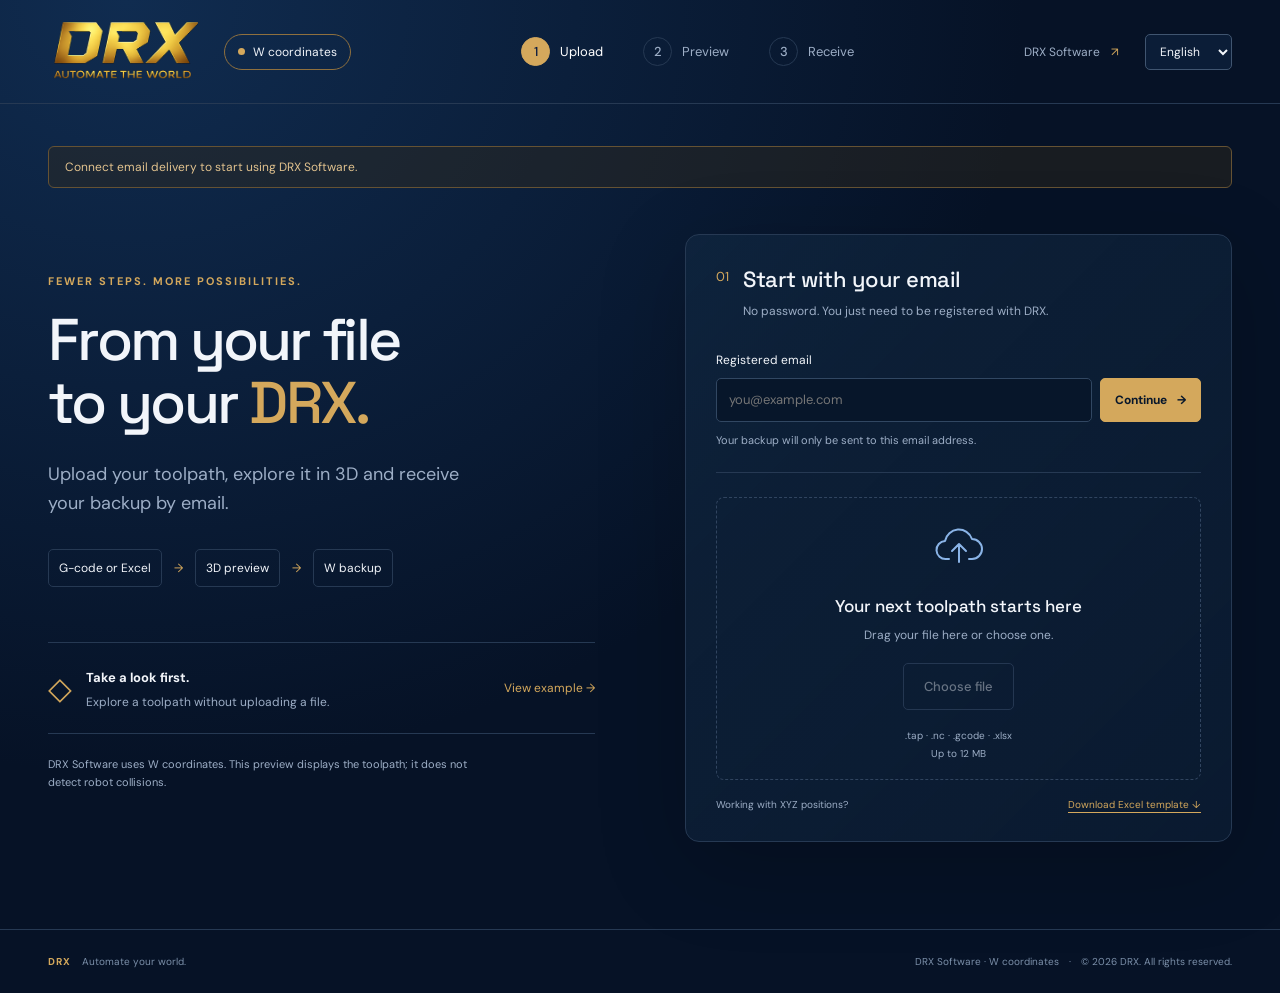
==== software/index.html @ cba2afe6 "Publish DRX Software with online file preview" ====
<!doctype html>
<html lang="en">
<head>
  <meta charset="utf-8"><meta name="viewport" content="width=device-width,initial-scale=1">
  <title>DRX Software · From file to robot</title>
  <meta name="description" content="Upload G-code or Excel, preview its toolpath and request your DRX W backup.">
  <link rel="icon" href="assets/DRX_favicon_x.png"><link rel="stylesheet" href="style.css">
  <script src="config.js" defer></script><script src="i18n.js" defer></script><script src="app.js" defer></script>
</head>
<body>
  <header class="topbar">
    <a class="brand" href="../" aria-label="DRX Software home"><img src="assets/drx-logo.png" alt="DRX logo"></a>
    <span class="profile"><span class="status-dot"></span>W coordinates</span>
    <nav aria-label="Steps"><ol class="steps"><li class="active" id="step1"><b>1</b><span>Upload</span></li><li id="step2"><b>2</b><span>Preview</span></li><li id="step3"><b>3</b><span>Receive</span></li></ol></nav>
    <a class="back-link" href="./">DRX Software <span aria-hidden="true">↗</span></a>
    <label class="language-control" data-no-translate><span class="sr-only">Language / Idioma</span><select id="language" aria-label="Language / Idioma"><option value="en">English</option><option value="es">Español</option></select></label>
  </header>
  <main>
    <div class="environment" id="environment" hidden><span id="environment-message">Connect email delivery to start using DRX Software.</span> </div>
    <div role="alert" id="error" class="error" hidden></div>
    <section id="start" class="start">
      <div class="intro"><p class="eyebrow">FEWER STEPS. MORE POSSIBILITIES.</p><h1>From your file<br>to your <span>DRX.</span></h1><p class="lead">Upload your toolpath, explore it in 3D and receive your backup by email.</p><div class="flow"><span>G-code or Excel</span><i>→</i><span>3D preview</span><i>→</i><span>W backup</span></div>
        <div class="example-card"><span class="mini-icon" aria-hidden="true">◇</span><div><strong>Take a look first.</strong><p>Explore a toolpath without uploading a file.</p></div><button id="example" class="text-button">View example <span aria-hidden="true">→</span></button></div>
        <p class="subtle intro-note">DRX Software uses W coordinates. This preview displays the toolpath; it does not detect robot collisions.</p>
      </div>
      <div class="upload-panel">
        <div class="panel-heading"><span class="number">01</span><div><h2>Start with your email</h2><p>No password. You just need to be registered with DRX.</p></div></div>
        <form id="email-form" novalidate><label for="email">Registered email</label><div class="email-row"><input type="email" id="email" autocomplete="email" placeholder="you@example.com" required maxlength="254"><button type="submit" id="verify" class="button small">Continue <span aria-hidden="true">→</span></button></div><p id="email-status" class="field-note" aria-live="polite">Your backup will only be sent to this email address.</p></form>
        <div class="separator"></div>
        <div id="dropzone" class="dropzone locked"><svg aria-hidden="true" viewBox="0 0 48 48" fill="none"><path d="M14 34H11a9 9 0 0 1-1-18 14 14 0 0 1 27-2 10 10 0 0 1 0 20h-3M24 37V19m-7 7 7-7 7 7" stroke="currentColor" stroke-width="2" stroke-linecap="round" stroke-linejoin="round"/></svg><h3>Your next toolpath starts here</h3><p>Drag your file here or choose one.</p><button id="choose" class="button outline" disabled>Choose file</button><input type="file" id="file" accept=".tap,.nc,.gcode,.xlsx" hidden><p class="formats">.tap · .nc · .gcode · .xlsx<br>Up to 12 MB</p></div>
        <div class="template-line"><span>Working with XYZ positions?</span><a href="examples/drx-positions-template.xlsx" download>Download Excel template ↓</a></div>
      </div>
    </section>
    <section id="review" class="review" hidden>
      <div class="review-heading"><div><p class="eyebrow" id="preview-type">TOOLPATH PREVIEW</p><h1>See it from another angle.</h1><p id="filename" class="subtle"></p></div><button id="change-file" class="button outline">Change file</button></div>
      <div class="workspace"><div class="visual-column"><div class="viewport"><div class="view-toolbar"><span class="view-badge">XYZ <span>· mm</span></span><div><button id="top-view" class="view-button">Top</button><button id="free-view" class="view-button selected">Orbit</button><button id="fit-view" class="view-button" aria-label="Fit toolpath to view">⛶</button></div></div><canvas id="canvas" tabindex="0" aria-label="3D toolpath preview. Drag to rotate and scroll to zoom. Use arrow keys to rotate, plus and minus to zoom."></canvas><span class="canvas-hint">Drag to rotate · Scroll to zoom</span></div>
        <div class="playback"><button id="play" class="play-button" aria-label="Play toolpath">▶</button><input id="timeline" type="range" min="1" max="100" value="100" aria-label="Toolpath position"><span id="point-label">0 / 0</span><div class="speed-control"><button id="speed-toggle" class="speed-toggle" type="button" aria-label="Preview playback speed" aria-haspopup="listbox" aria-expanded="false" aria-controls="speed-menu"><span id="speed-label">1×</span><svg viewBox="0 0 16 16" width="14" height="14" aria-hidden="true"><path d="m4 6 4 4 4-4" fill="none" stroke="currentColor" stroke-width="1.5" stroke-linecap="round" stroke-linejoin="round"/></svg></button><div id="speed-menu" class="speed-menu" role="listbox" aria-label="Speed options" hidden><button type="button" role="option" data-speed="0.1" aria-selected="false" tabindex="-1"><span>0.1×</span><small>Fine review</small></button><button type="button" role="option" data-speed="0.25" aria-selected="false" tabindex="-1"><span>0.25×</span><small>Slow</small></button><button type="button" role="option" data-speed="0.5" aria-selected="false" tabindex="-1"><span>0.5×</span><small>Half speed</small></button><button type="button" role="option" data-speed="1" aria-selected="true" tabindex="-1"><span>1×</span><small>Normal</small></button><button type="button" role="option" data-speed="2" aria-selected="false" tabindex="-1"><span>2×</span><small>Fast</small></button><button type="button" role="option" data-speed="4" aria-selected="false" tabindex="-1"><span>4×</span><small>Faster</small></button><button type="button" role="option" data-speed="10" aria-selected="false" tabindex="-1"><span>10×</span><small>Quick scan</small></button><button type="button" role="option" data-speed="20" aria-selected="false" tabindex="-1"><span>20×</span><small>Maximum</small></button></div><select id="play-speed" hidden aria-hidden="true" tabindex="-1"><option value="0.1">0.1×</option><option value="0.25">0.25×</option><option value="0.5">0.5×</option><option value="1" selected>1×</option><option value="2">2×</option><option value="4">4×</option><option value="10">10×</option><option value="20">20×</option></select></div></div>
        <div class="legend"><span><i class="gold-line"></i>Working toolpath</span><span><i class="blue-line"></i>G0 travel</span><span><i class="base-circle"></i>Base Ø 500 mm</span><span><i class="reach-circle"></i>Reach R 1,900 mm · 310° rotation · rear opening (−X)</span></div>
      </div>
      <aside class="summary"><p class="eyebrow">YOUR FILE AT A GLANCE</p><h2>Toolpath summary</h2><div class="metric"><span>XYZ positions</span><strong id="count">—</strong></div><div class="metric"><span>Expected backups</span><strong id="part-count">—</strong></div><div class="dimensions" id="bounds"></div><div class="profile-card"><span class="status-dot"></span><div><strong>DRX W profile</strong><p>Reference orientation and speed are preset.</p></div></div>
        <details class="checks"><summary>Conversion conditions</summary><ul id="warnings"></ul></details><p class="error inline" id="export-issue" hidden></p>
        <label class="consent"><input type="checkbox" id="reviewed"><span>I reviewed the toolpath and the W profile conditions.</span></label><button id="submit-job" class="button wide" disabled>Generate and email my backup <span aria-hidden="true">→</span></button><p class="delivery-note" id="delivery-note">DRX processes your file. We will confirm here once the email has been sent.</p><p class="job-status" id="job-status" role="status" aria-live="polite"></p>
      </aside></div>
    </section>
  </main>
  <footer><span><strong>DRX</strong> Automate your world.</span><span>DRX Software · W coordinates <i>·</i> © 2026 DRX. All rights reserved.</span></footer>
</body>
</html>
---- software/style.css ----
@import url('https://fonts.googleapis.com/css2?family=DM+Sans:wght@400;500;600;700&family=Space+Grotesk:wght@400;500;600;700&display=swap');
:root{color-scheme:dark;--navy:#081a40;--bg:#061226;--panel:#0b1d37;--gold:#d4a85c;--muted:#9daec6;--white:#f2f5fa;--line:#263953;--green:#81d6b2;font-family:'DM Sans',system-ui,sans-serif;color:var(--white);background:var(--bg)}*{box-sizing:border-box}body{margin:0;background:radial-gradient(ellipse at 10% 0%,#102c50 0,transparent 55%),var(--bg);min-height:100vh}button,input,select{font:inherit}button,a,input,select{ -webkit-tap-highlight-color:transparent}button,a{touch-action:manipulation}button{cursor:pointer}button:disabled{opacity:.4;cursor:not-allowed}a{color:var(--gold);text-underline-offset:4px}button:focus-visible,a:focus-visible,input:focus-visible,select:focus-visible,canvas:focus-visible,summary:focus-visible{outline:2px solid var(--gold);outline-offset:4px}[hidden]{display:none!important}.topbar{max-width:1500px;margin:auto;display:flex;align-items:center;gap:26px;height:104px;padding:0 48px;border-bottom:1px solid var(--line)}.brand{font-family:'Space Grotesk',sans-serif;font-size:38px;letter-spacing:-3px;color:white;text-decoration:none;font-weight:700;line-height:1}.brand span{display:block;font:500 9px 'DM Sans',sans-serif;letter-spacing:3px;margin-top:6px}.profile{border:1px solid #8f703e;border-radius:22px;padding:9px 13px;font-size:12px;display:flex;gap:8px;align-items:center;white-space:nowrap}.status-dot{width:7px;height:7px;border-radius:50%;background:var(--gold);display:inline-block;flex:none}.topbar nav{margin:auto}.steps{display:flex;gap:40px;list-style:none;padding:0;margin:0;color:var(--muted);font-size:13px}.steps li{display:flex;align-items:center;gap:10px}.steps b{display:grid;place-items:center;border:1px solid var(--line);border-radius:50%;width:29px;height:29px;font-weight:500}.steps .active{color:white}.steps .active b{background:var(--gold);color:var(--navy);border-color:var(--gold)}.steps .done b{border-color:var(--green);color:var(--green)}.back-link{font-size:12px;color:var(--muted);text-decoration:none}.back-link span{color:var(--gold);margin-left:8px}main{max-width:1450px;min-height:calc(100vh - 183px);margin:auto;padding:42px 48px 66px}.start{display:grid;grid-template-columns:1fr 1fr;gap:90px;align-items:center;min-height:650px}.eyebrow{color:var(--gold);letter-spacing:2px;font-size:11px;font-weight:700;margin:0 0 20px}h1,h2,h3{font-family:'Space Grotesk',sans-serif;margin:0;font-weight:500}h1{font-size:clamp(40px,4.6vw,68px);line-height:1.08;letter-spacing:-2.7px}h1 span{color:var(--gold)}.lead{font-size:18px;line-height:1.65;color:var(--muted);max-width:415px;margin:25px 0}.flow{display:flex;align-items:center;gap:12px;font-size:12px;margin:30px 0 55px}.flow span{border:1px solid var(--line);padding:10px;border-radius:5px}.flow i{color:var(--gold);font-style:normal}.example-card{display:flex;gap:14px;align-items:center;border-top:1px solid var(--line);border-bottom:1px solid var(--line);padding:23px 0}.mini-icon{font-size:31px;color:var(--gold)}.example-card strong{font-size:13px}.example-card p{font-size:12px;color:var(--muted);margin:7px 0 0}.text-button{color:var(--gold);background:none;border:0;padding:12px 0;white-space:nowrap;font-size:12px;margin-left:auto}.subtle{color:var(--muted);font-size:13px;line-height:1.6}.intro-note{max-width:425px;font-size:11px;margin-top:22px}.upload-panel{border:1px solid var(--line);padding:30px;background:linear-gradient(135deg,#11294399,#0a1a30);border-radius:14px;box-shadow:0 24px 90px #0003}.panel-heading{display:flex;gap:14px;margin-bottom:28px}.number{color:var(--gold);font-size:13px;padding-top:3px}.panel-heading h2{font-size:22px;letter-spacing:-.5px}.panel-heading p{font-size:12px;line-height:1.5;color:var(--muted);margin:9px 0 0}label{font-size:12px}.email-row{display:flex;gap:8px;margin-top:9px}input[type=email]{width:100%;min-width:0;background:#07162a;border:1px solid #314762;border-radius:5px;padding:12px;color:white;font-size:13px}.button{display:inline-flex;justify-content:center;align-items:center;gap:10px;background:var(--gold);color:#08172b;border:1px solid var(--gold);border-radius:5px;font-size:13px;font-weight:700;padding:14px 20px;min-height:44px;text-decoration:none}.button.small{padding:10px 14px;font-size:12px;white-space:nowrap}.button.outline{background:transparent;color:var(--white);border-color:#4b6080;font-weight:500}.field-note{font-size:11px;color:var(--muted);line-height:1.5;min-height:16px;margin:10px 0 0}.field-note.success{color:var(--green)}.separator{height:1px;background:var(--line);margin:24px 0}.dropzone{text-align:center;border:1px dashed #4b6383;border-radius:8px;padding:27px 12px 16px;transition:background .2s,border .2s}.dropzone.dragging{border-color:var(--gold);background:#d4a85c12}.dropzone.locked{border-color:#30445f}.dropzone svg{width:48px;height:48px;color:#8ab4e7;margin:0 auto 17px}.dropzone h3{font-size:17px}.dropzone p{font-size:12px;color:var(--muted);margin:10px 0 20px}.dropzone .formats{font-size:10px;margin:17px 0 0;line-height:1.8}.template-line{display:flex;justify-content:space-between;gap:12px;flex-wrap:wrap;font-size:10px;color:var(--muted);margin-top:18px}.environment{padding:12px 16px;border:1px solid #655233;border-radius:6px;color:#e1c28e;background:#312a1d70;font-size:12px;margin-bottom:25px}.error{padding:14px 17px;border:1px solid #974e53;background:#52232c70;border-radius:6px;color:#ffc6c7;line-height:1.6;font-size:13px;margin-bottom:22px}.error.inline{font-size:12px;padding:12px}.review-heading{display:flex;align-items:center;justify-content:space-between;gap:20px;margin:10px 0 26px}.review-heading h1{font-size:36px;letter-spacing:-1.3px}.review-heading .eyebrow{margin-bottom:12px}.review-heading p:last-child{margin:10px 0 0}.workspace{display:grid;grid-template-columns:minmax(0,1fr) 310px;gap:24px;align-items:start}.viewport{position:relative;border:1px solid var(--line);border-radius:10px;overflow:hidden;background:radial-gradient(ellipse at 50% 30%,#173450,#071326 80%);height:530px}.view-toolbar{position:absolute;top:16px;left:16px;right:16px;display:flex;justify-content:space-between;z-index:1;pointer-events:none}.view-toolbar>div{display:flex;gap:5px;pointer-events:auto}.view-badge{font-size:11px;color:var(--gold);padding:9px}.view-badge span{color:var(--muted)}.view-button{background:#0a1d35d9;border:1px solid #334b67;border-radius:5px;color:var(--muted);font-size:11px;padding:8px 11px}.view-button.selected{color:white;border-color:#9a7d49}canvas{width:100%;height:100%;display:block;cursor:grab;touch-action:none}canvas:active{cursor:grabbing}.canvas-hint{position:absolute;bottom:17px;left:20px;pointer-events:none;color:#7188a4;font-size:10px}.playback{display:flex;align-items:center;gap:16px;border:1px solid var(--line);border-radius:7px;background:#0b1d34;padding:12px;margin-top:12px}.play-button{height:37px;width:43px;flex:none;background:#162d49;border:1px solid #364f70;border-radius:5px;color:white}.playback input{accent-color:var(--gold);width:100%;min-width:30px}.playback span{font-size:11px;white-space:nowrap;color:var(--muted);min-width:86px;text-align:center}.playback select{background:transparent;border:0;color:white;font-size:12px}.legend{display:flex;gap:20px;margin:16px 0;flex-wrap:wrap;font-size:10px;color:var(--muted)}.legend span{display:flex;align-items:center;gap:7px}.legend i{width:17px;height:2px;display:inline-block}.gold-line{background:var(--gold)}.blue-line{background:#6c8bb4}.legend span:last-child{margin-left:auto;color:#637a97}.summary{border:1px solid var(--line);border-radius:10px;padding:23px;background:#0b1d34}.summary .eyebrow{font-size:9px;letter-spacing:1.6px;margin-bottom:10px}.summary h2{font-size:21px;margin-bottom:22px}.metric{display:flex;justify-content:space-between;align-items:center;padding:13px 0;border-bottom:1px solid var(--line);font-size:12px;color:var(--muted)}.metric strong{color:white;font-family:'Space Grotesk',sans-serif;font-size:22px;font-weight:500}.dimensions{display:flex;gap:6px;margin:18px 0}.dimensions div{padding:9px 6px;background:#07162a;border-radius:4px;flex:1;min-width:0}.dimensions small{display:block;font-size:10px;color:var(--gold);margin-bottom:5px}.dimensions span{font-size:10px;white-space:nowrap;color:#c5d1e0}.profile-card{border:1px solid #4f4939;background:#302a1e40;border-radius:5px;padding:12px;display:flex;gap:10px;align-items:flex-start;margin-bottom:18px}.profile-card .status-dot{margin-top:4px}.profile-card strong{font-size:12px}.profile-card p{font-size:10px;color:var(--muted);line-height:1.6;margin:5px 0 0}.checks{font-size:12px;border-bottom:1px solid var(--line);padding-bottom:15px;margin-bottom:16px}.checks summary{cursor:pointer;color:#d6dfeb}.checks ul{padding-left:16px;margin-bottom:0}.checks li{color:var(--muted);font-size:10px;line-height:1.7;margin:9px 0}.consent{display:flex;gap:8px;align-items:flex-start;font-size:10px;line-height:1.6;color:var(--muted);margin:15px 0}.consent input{margin:3px 0;accent-color:var(--gold)}.wide{width:100%;font-size:11px;padding:13px 8px}.delivery-note{font-size:10px;line-height:1.7;color:var(--muted);text-align:center}.job-status{font-size:12px;line-height:1.6;color:var(--green)}footer{border-top:1px solid var(--line);display:flex;justify-content:space-between;gap:20px;padding:25px 48px;max-width:1500px;margin:auto;color:#7c90aa;font-size:10px}footer strong{color:var(--gold);letter-spacing:1px;margin-right:8px}footer i{font-style:normal;padding:0 7px}@media(min-width:1500px){.viewport{height:610px}}@media(max-width:1100px){.start{gap:35px}.topbar{gap:20px}.steps{gap:20px}.back-link{display:none}.workspace{grid-template-columns:minmax(0,1fr) 285px}.viewport{height:450px}main{padding:30px}.topbar{padding:0 30px}.upload-panel{padding:24px}.example-card{flex-wrap:wrap}.flow{gap:8px;font-size:10px}}@media(max-width:760px){.topbar{height:88px;padding:0 20px;gap:12px;flex-wrap:wrap;align-content:center}.brand{font-size:29px}.brand span{font-size:7px}.profile{font-size:10px;padding:7px 9px}.steps{gap:16px;font-size:11px}.steps b{width:23px;height:23px}.steps li{gap:6px}.topbar nav{margin-left:auto;margin-right:0}.steps span{display:none}main{padding:25px 20px 40px}.start{grid-template-columns:1fr;gap:28px;min-height:0}.intro{padding-top:15px}h1{font-size:45px;letter-spacing:-1.8px}.lead{font-size:16px;max-width:360px;margin-top:20px}.flow{margin:25px 0}.example-card{padding:18px 0}.intro-note{margin:15px 0 0}.upload-panel{padding:22px}.workspace{grid-template-columns:1fr}.viewport{height:400px}.review-heading{align-items:flex-start}.review-heading h1{font-size:29px}.review-heading .button{font-size:10px;padding:9px}.review-heading .eyebrow{font-size:9px}.summary{padding:24px}.playback{gap:8px}.playback span{font-size:10px;min-width:72px}.legend{gap:12px}.legend span:last-child{display:none}footer{padding:22px 20px;flex-direction:column;gap:10px}.environment{font-size:11px}.panel-heading h2{font-size:20px}}@media(prefers-reduced-motion:reduce){*{scroll-behavior:auto!important;transition:none!important}}
.legend .base-circle,.legend .reach-circle{width:12px;height:12px;border:1.5px solid #75baff;border-radius:50%;background:#378bdf35}.legend .reach-circle{border-style:dashed;background:transparent}.legend span:last-child{margin-left:0;color:var(--muted)}@media(max-width:760px){.legend span:last-child{display:flex}}
.brand{width:150px;height:64px;position:relative;overflow:hidden;flex:none;display:block}.brand img{position:absolute;width:180px;height:auto;max-width:none;left:-15px;top:-66px}.language-control{flex:none}.language-control select{background:#0b1d37;color:#f2f5fa;border:1px solid #405570;border-radius:5px;padding:8px 10px;font-size:12px;min-height:36px}.sr-only{position:absolute;width:1px;height:1px;padding:0;margin:-1px;overflow:hidden;clip:rect(0,0,0,0);white-space:nowrap;border:0}@media(max-width:760px){.topbar{height:auto;min-height:110px;padding-top:8px;padding-bottom:12px;gap:12px}.brand{width:110px;height:50px}.brand img{width:140px;left:-15px;top:-52px}.topbar .profile{margin-left:auto}.topbar nav{order:4;width:100%;margin:0}.steps{justify-content:center}.language-control select{font-size:11px;padding:6px;max-width:85px}}
/* DRX playback menu: consistent contrast, independent of native OS menus. */
.speed-control{position:relative;flex:none}
.speed-toggle{display:flex;align-items:center;justify-content:space-between;gap:12px;min-width:82px;min-height:38px;padding:8px 12px;background:#102440;color:#f2f5fa;border:1px solid #425d7e;border-radius:6px;font-size:12px;font-weight:600;font-variant-numeric:tabular-nums}
.playback .speed-toggle span{min-width:0;font-size:12px;color:inherit;text-align:left}
.speed-toggle:hover,.speed-toggle[aria-expanded=true]{border-color:#d4a85c;background:#183253}
.speed-toggle svg{transition:transform .15s}.speed-toggle[aria-expanded=true] svg{transform:rotate(180deg)}
.speed-menu{position:absolute;bottom:calc(100% + 10px);right:0;z-index:30;min-width:194px;max-height:294px;overflow:auto;padding:6px;background:#102440;border:1px solid #526782;border-radius:9px;box-shadow:0 14px 38px #0009;scrollbar-color:#60738b #102440}
.speed-menu button{width:100%;display:flex;justify-content:space-between;align-items:center;gap:20px;padding:9px 12px;border:0;border-radius:5px;color:#f2f5fa;background:transparent;text-align:left;min-height:33px}
.playback .speed-menu button span{min-width:0;color:inherit;font-size:12px;font-weight:600;text-align:left;font-variant-numeric:tabular-nums}
.speed-menu small{color:#a7b9d1;font-size:10px;white-space:nowrap}.speed-menu button:hover,.speed-menu button:focus-visible{background:#24405f;outline:1px solid #7990ae;outline-offset:-1px}
.speed-menu button[aria-selected=true]{color:#081a40;background:#d4a85c}.speed-menu button[aria-selected=true] small{color:#17304b}
.language-control select option{background:#102440;color:#f2f5fa}
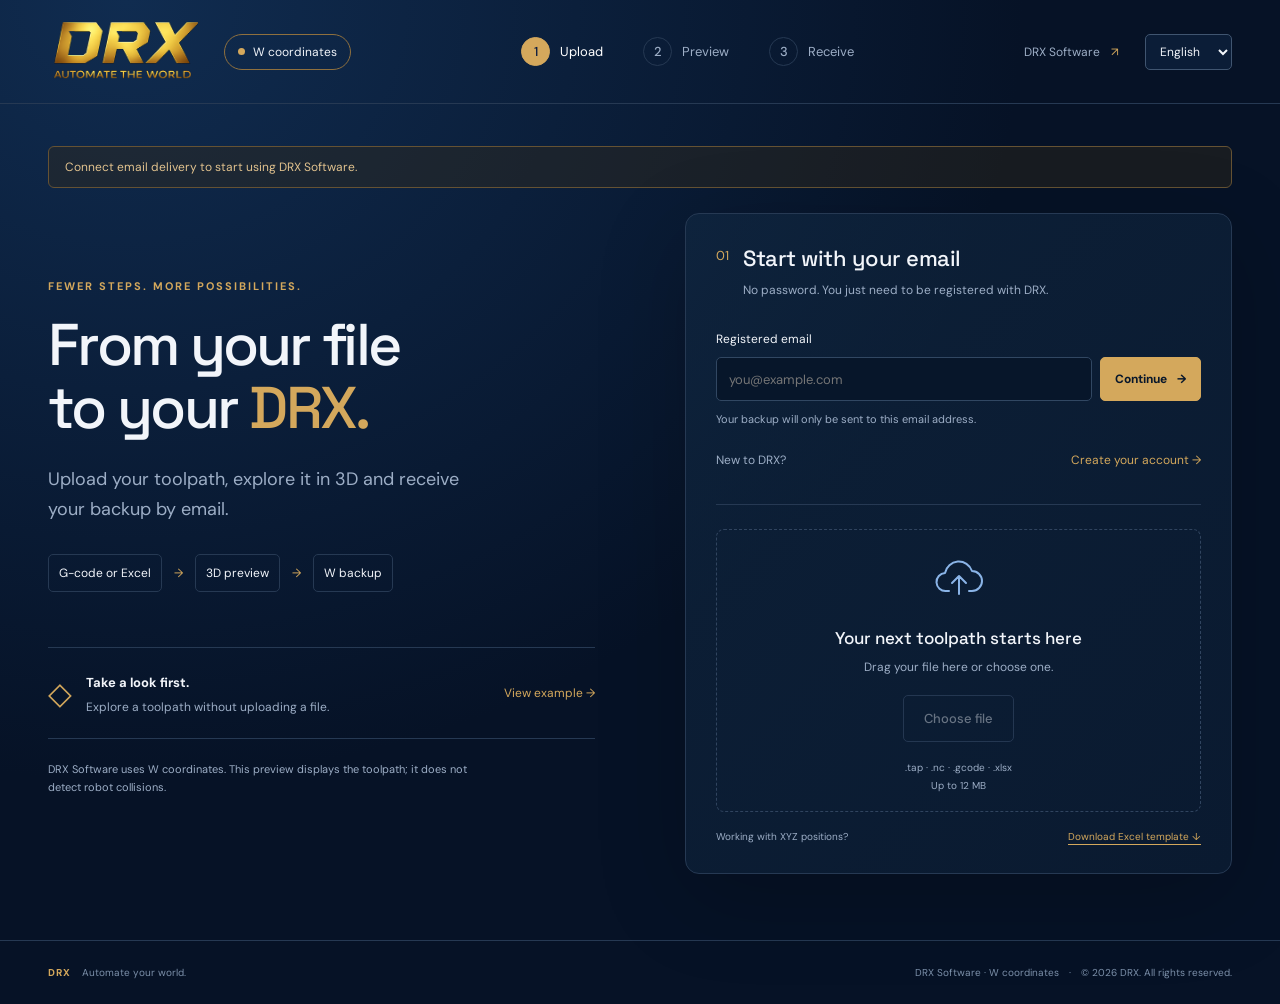
==== commit 3c609b72: "Add DRX registration and membership access guidance" ====
--- a/software/index.html
+++ b/software/index.html
@@ -4,8 +4,8 @@
   <meta charset="utf-8"><meta name="viewport" content="width=device-width,initial-scale=1">
   <title>DRX Software · From file to robot</title>
   <meta name="description" content="Upload G-code or Excel, preview its toolpath and request your DRX W backup.">
-  <link rel="icon" href="assets/DRX_favicon_x.png"><link rel="stylesheet" href="style.css">
-  <script src="config.js" defer></script><script src="i18n.js" defer></script><script src="app.js" defer></script>
+  <link rel="icon" href="assets/DRX_favicon_x.png"><link rel="stylesheet" href="style.css?v=338ecd51569f">
+  <script src="config.js" defer></script><script src="i18n.js?v=61f8b6025d10" defer></script><script src="app.js?v=d9512c82732d" defer></script>
 </head>
 <body>
   <header class="topbar">
@@ -26,6 +26,27 @@
       <div class="upload-panel">
         <div class="panel-heading"><span class="number">01</span><div><h2>Start with your email</h2><p>No password. You just need to be registered with DRX.</p></div></div>
         <form id="email-form" novalidate><label for="email">Registered email</label><div class="email-row"><input type="email" id="email" autocomplete="email" placeholder="you@example.com" required maxlength="254"><button type="submit" id="verify" class="button small">Continue <span aria-hidden="true">→</span></button></div><p id="email-status" class="field-note" aria-live="polite">Your backup will only be sent to this email address.</p></form>
+        <div class="membership-card" id="membership-card" hidden aria-live="polite"><strong id="membership-title"></strong><p id="membership-detail"></p><a id="membership-contact" href="https://wa.me/17866532671" target="_blank" rel="noopener noreferrer" hidden>Contact DRX →</a></div>
+        <div class="membership-actions"><span>New to DRX?</span><button id="open-registration" type="button" class="text-button">Create your account →</button></div>
+        <section id="registration" class="registration" hidden aria-labelledby="registration-title">
+          <h2 id="registration-title" tabindex="-1">Register with DRX</h2><p class="subtle">Choose monthly or annual membership. DRX confirms payment and activates your access manually. No automatic charges.</p>
+          <form id="registration-form">
+            <div class="registration-grid">
+              <label>First name<input name="firstName" autocomplete="given-name" required maxlength="120"></label>
+              <label>Last name<input name="lastName" autocomplete="family-name" required maxlength="120"></label>
+              <label class="full">Email<input name="email" type="email" autocomplete="email" required maxlength="254"></label>
+              <label class="full">Requested membership<select name="plan" required><option value="monthly">Monthly</option><option value="annual">Annual</option></select></label>
+            </div>
+            <details class="registration-extra"><summary>Company and robot details (optional)</summary><div class="registration-grid">
+              <label>Company<input name="company" autocomplete="organization" maxlength="240"></label><label>Country<input name="country" autocomplete="country-name" maxlength="120"></label>
+              <label>Phone / WhatsApp<input name="phone" type="tel" autocomplete="tel" maxlength="80"></label><label>Industry<input name="industry" maxlength="120"></label>
+              <label class="full">Robot model<input name="robotModel" maxlength="120"></label><label class="full">How will you use DRX?<textarea name="intendedUse" maxlength="500" rows="3"></textarea></label>
+            </div></details>
+            <label class="consent"><input name="acknowledged" type="checkbox" required><span>I request registration with DRX and understand that membership requires payment confirmation and manual activation.</span></label>
+          </form>
+          <div class="registration-buttons"><button class="button" id="register-submit" type="submit" form="registration-form">Register →</button><button class="button outline" id="close-registration" type="button">Back</button></div>
+          <p id="registration-status" class="field-note" role="status"></p>
+        </section>
         <div class="separator"></div>
         <div id="dropzone" class="dropzone locked"><svg aria-hidden="true" viewBox="0 0 48 48" fill="none"><path d="M14 34H11a9 9 0 0 1-1-18 14 14 0 0 1 27-2 10 10 0 0 1 0 20h-3M24 37V19m-7 7 7-7 7 7" stroke="currentColor" stroke-width="2" stroke-linecap="round" stroke-linejoin="round"/></svg><h3>Your next toolpath starts here</h3><p>Drag your file here or choose one.</p><button id="choose" class="button outline" disabled>Choose file</button><input type="file" id="file" accept=".tap,.nc,.gcode,.xlsx" hidden><p class="formats">.tap · .nc · .gcode · .xlsx<br>Up to 12 MB</p></div>
         <div class="template-line"><span>Working with XYZ positions?</span><a href="examples/drx-positions-template.xlsx" download>Download Excel template ↓</a></div>
--- a/software/style.css
+++ b/software/style.css
@@ -14,3 +14,8 @@
 .speed-menu small{color:#a7b9d1;font-size:10px;white-space:nowrap}.speed-menu button:hover,.speed-menu button:focus-visible{background:#24405f;outline:1px solid #7990ae;outline-offset:-1px}
 .speed-menu button[aria-selected=true]{color:#081a40;background:#d4a85c}.speed-menu button[aria-selected=true] small{color:#17304b}
 .language-control select option{background:#102440;color:#f2f5fa}
+
+.membership-actions{display:flex;align-items:center;justify-content:space-between;gap:12px;margin-top:12px;font-size:12px;color:var(--muted)}
+.membership-card{margin-top:18px;padding:16px;border:1px solid #846b40;border-radius:8px;background:#d4a85c0c;font-size:13px;line-height:1.6}.membership-card.active{border-color:#39856a;background:#81d6b20a}.membership-card strong{color:var(--gold)}.membership-card.active strong{color:var(--green)}.membership-card p{margin:6px 0;color:var(--muted)}.membership-card a{font-size:12px}
+.registration{margin-top:16px;border-top:1px solid var(--line);padding-top:22px}.registration h2{font-size:23px}.registration .subtle{font-size:12px}.registration-grid{display:grid;grid-template-columns:1fr 1fr;gap:14px}.registration-grid label{display:flex;flex-direction:column;gap:8px;color:var(--muted)}.registration-grid .full{grid-column:1/-1}.registration input:not([type=checkbox]),.registration select,.registration textarea{width:100%;min-width:0;background:#07162a;color:var(--white);border:1px solid #314762;border-radius:5px;padding:11px;font:inherit}.registration select option{background:#07162a;color:var(--white)}.registration textarea{resize:vertical}.registration-extra{margin-top:18px;color:var(--muted);font-size:12px}.registration-extra summary{cursor:pointer;margin-bottom:14px}.registration-buttons{display:flex;gap:12px;flex-wrap:wrap}.registration #registration-status{font-size:12px;line-height:1.7;margin-top:15px}.registration .consent{font-size:11px}
+@media(max-width:480px){.registration-grid{grid-template-columns:1fr}.membership-actions{align-items:flex-start}.membership-actions .text-button{white-space:normal;text-align:right;padding-top:0}}
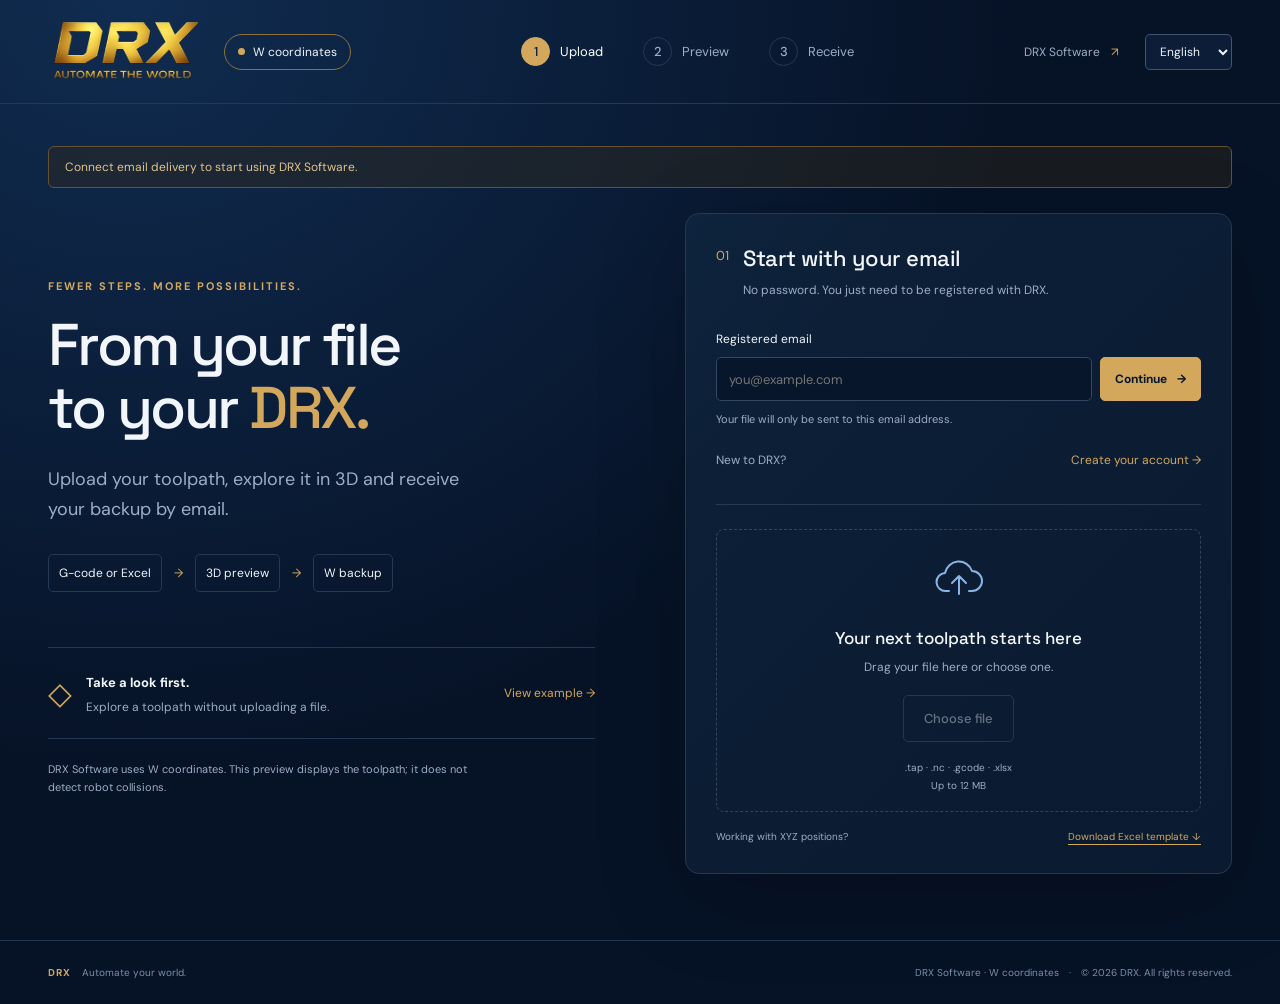
==== commit f5d91091: "Add authenticated DRX staff membership page and update email copy" ====
--- a/software/index.html
+++ b/software/index.html
@@ -25,7 +25,7 @@
       </div>
       <div class="upload-panel">
         <div class="panel-heading"><span class="number">01</span><div><h2>Start with your email</h2><p>No password. You just need to be registered with DRX.</p></div></div>
-        <form id="email-form" novalidate><label for="email">Registered email</label><div class="email-row"><input type="email" id="email" autocomplete="email" placeholder="you@example.com" required maxlength="254"><button type="submit" id="verify" class="button small">Continue <span aria-hidden="true">→</span></button></div><p id="email-status" class="field-note" aria-live="polite">Your backup will only be sent to this email address.</p></form>
+        <form id="email-form" novalidate><label for="email">Registered email</label><div class="email-row"><input type="email" id="email" autocomplete="email" placeholder="you@example.com" required maxlength="254"><button type="submit" id="verify" class="button small">Continue <span aria-hidden="true">→</span></button></div><p id="email-status" class="field-note" aria-live="polite">Your file will only be sent to this email address.</p></form>
         <div class="membership-card" id="membership-card" hidden aria-live="polite"><strong id="membership-title"></strong><p id="membership-detail"></p><a id="membership-contact" href="https://wa.me/17866532671" target="_blank" rel="noopener noreferrer" hidden>Contact DRX →</a></div>
         <div class="membership-actions"><span>New to DRX?</span><button id="open-registration" type="button" class="text-button">Create your account →</button></div>
         <section id="registration" class="registration" hidden aria-labelledby="registration-title">
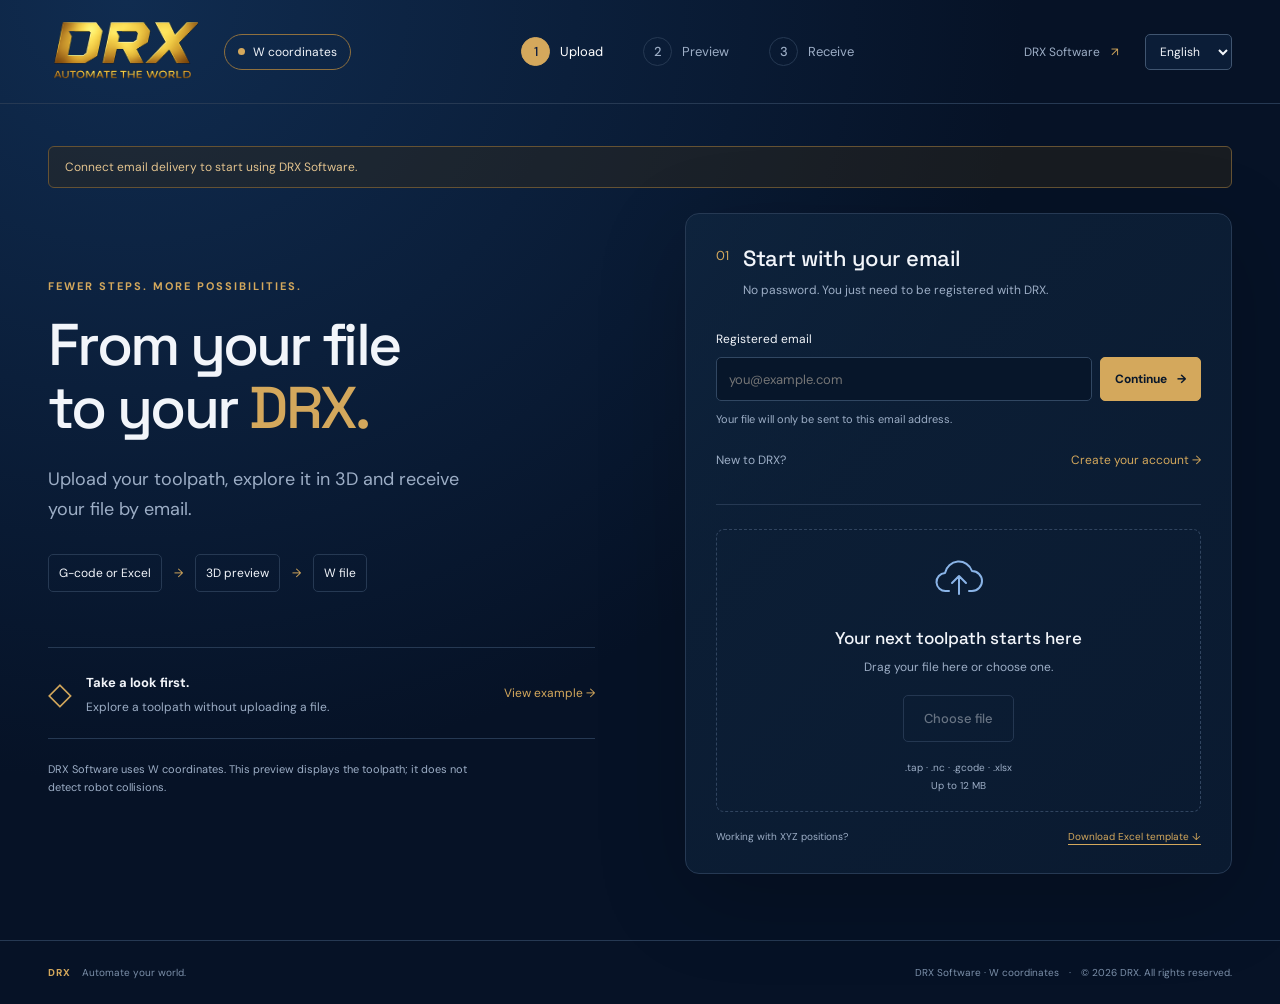
==== commit 50b76937: "Use file terminology throughout DRX Software interface" ====
--- a/software/index.html
+++ b/software/index.html
@@ -3,9 +3,9 @@
 <head>
   <meta charset="utf-8"><meta name="viewport" content="width=device-width,initial-scale=1">
   <title>DRX Software · From file to robot</title>
-  <meta name="description" content="Upload G-code or Excel, preview its toolpath and request your DRX W backup.">
-  <link rel="icon" href="assets/DRX_favicon_x.png"><link rel="stylesheet" href="style.css?v=338ecd51569f">
-  <script src="config.js" defer></script><script src="i18n.js?v=61f8b6025d10" defer></script><script src="app.js?v=d9512c82732d" defer></script>
+  <meta name="description" content="Upload G-code or Excel, preview its toolpath and request your DRX W file.">
+  <link rel="icon" href="assets/DRX_favicon_x.png"><link rel="stylesheet" href="style.css?v=9220670e9ce7">
+  <script src="config.js" defer></script><script src="i18n.js?v=07f42b739bef" defer></script><script src="app.js?v=e7cbe1fcbe91" defer></script>
 </head>
 <body>
   <header class="topbar">
@@ -19,7 +19,7 @@
     <div class="environment" id="environment" hidden><span id="environment-message">Connect email delivery to start using DRX Software.</span> </div>
     <div role="alert" id="error" class="error" hidden></div>
     <section id="start" class="start">
-      <div class="intro"><p class="eyebrow">FEWER STEPS. MORE POSSIBILITIES.</p><h1>From your file<br>to your <span>DRX.</span></h1><p class="lead">Upload your toolpath, explore it in 3D and receive your backup by email.</p><div class="flow"><span>G-code or Excel</span><i>→</i><span>3D preview</span><i>→</i><span>W backup</span></div>
+      <div class="intro"><p class="eyebrow">FEWER STEPS. MORE POSSIBILITIES.</p><h1>From your file<br>to your <span>DRX.</span></h1><p class="lead">Upload your toolpath, explore it in 3D and receive your file by email.</p><div class="flow"><span>G-code or Excel</span><i>→</i><span>3D preview</span><i>→</i><span>W file</span></div>
         <div class="example-card"><span class="mini-icon" aria-hidden="true">◇</span><div><strong>Take a look first.</strong><p>Explore a toolpath without uploading a file.</p></div><button id="example" class="text-button">View example <span aria-hidden="true">→</span></button></div>
         <p class="subtle intro-note">DRX Software uses W coordinates. This preview displays the toolpath; it does not detect robot collisions.</p>
       </div>
@@ -30,18 +30,19 @@
         <div class="membership-actions"><span>New to DRX?</span><button id="open-registration" type="button" class="text-button">Create your account →</button></div>
         <section id="registration" class="registration" hidden aria-labelledby="registration-title">
           <h2 id="registration-title" tabindex="-1">Register with DRX</h2><p class="subtle">Choose monthly or annual membership. DRX confirms payment and activates your access manually. No automatic charges.</p>
+          <p class="field-note">All fields are required.</p>
           <form id="registration-form">
             <div class="registration-grid">
-              <label>First name<input name="firstName" autocomplete="given-name" required maxlength="120"></label>
-              <label>Last name<input name="lastName" autocomplete="family-name" required maxlength="120"></label>
+              <label>First name<input name="firstName" autocomplete="given-name" required maxlength="100"></label>
+              <label>Last name<input name="lastName" autocomplete="family-name" required maxlength="100"></label>
               <label class="full">Email<input name="email" type="email" autocomplete="email" required maxlength="254"></label>
               <label class="full">Requested membership<select name="plan" required><option value="monthly">Monthly</option><option value="annual">Annual</option></select></label>
             </div>
-            <details class="registration-extra"><summary>Company and robot details (optional)</summary><div class="registration-grid">
-              <label>Company<input name="company" autocomplete="organization" maxlength="240"></label><label>Country<input name="country" autocomplete="country-name" maxlength="120"></label>
-              <label>Phone / WhatsApp<input name="phone" type="tel" autocomplete="tel" maxlength="80"></label><label>Industry<input name="industry" maxlength="120"></label>
-              <label class="full">Robot model<input name="robotModel" maxlength="120"></label><label class="full">How will you use DRX?<textarea name="intendedUse" maxlength="500" rows="3"></textarea></label>
-            </div></details>
+            <section class="registration-extra" aria-labelledby="registration-profile-title"><h3 id="registration-profile-title">Company and robot details</h3><div class="registration-grid">
+              <label>Company<input name="company" autocomplete="organization" maxlength="240" required></label><label>Country<input name="country" autocomplete="country-name" maxlength="100" required></label>
+              <label>Phone / WhatsApp<input name="phone" type="tel" autocomplete="tel" maxlength="60" required></label><label>Industry<input name="industry" maxlength="120" required></label>
+              <label class="full">Robot model<input name="robotModel" maxlength="120" required></label><label class="full">How will you use DRX?<textarea name="intendedUse" maxlength="500" rows="3" required></textarea></label>
+            </div></section>
             <label class="consent"><input name="acknowledged" type="checkbox" required><span>I request registration with DRX and understand that membership requires payment confirmation and manual activation.</span></label>
           </form>
           <div class="registration-buttons"><button class="button" id="register-submit" type="submit" form="registration-form">Register →</button><button class="button outline" id="close-registration" type="button">Back</button></div>
@@ -58,9 +59,9 @@
         <div class="playback"><button id="play" class="play-button" aria-label="Play toolpath">▶</button><input id="timeline" type="range" min="1" max="100" value="100" aria-label="Toolpath position"><span id="point-label">0 / 0</span><div class="speed-control"><button id="speed-toggle" class="speed-toggle" type="button" aria-label="Preview playback speed" aria-haspopup="listbox" aria-expanded="false" aria-controls="speed-menu"><span id="speed-label">1×</span><svg viewBox="0 0 16 16" width="14" height="14" aria-hidden="true"><path d="m4 6 4 4 4-4" fill="none" stroke="currentColor" stroke-width="1.5" stroke-linecap="round" stroke-linejoin="round"/></svg></button><div id="speed-menu" class="speed-menu" role="listbox" aria-label="Speed options" hidden><button type="button" role="option" data-speed="0.1" aria-selected="false" tabindex="-1"><span>0.1×</span><small>Fine review</small></button><button type="button" role="option" data-speed="0.25" aria-selected="false" tabindex="-1"><span>0.25×</span><small>Slow</small></button><button type="button" role="option" data-speed="0.5" aria-selected="false" tabindex="-1"><span>0.5×</span><small>Half speed</small></button><button type="button" role="option" data-speed="1" aria-selected="true" tabindex="-1"><span>1×</span><small>Normal</small></button><button type="button" role="option" data-speed="2" aria-selected="false" tabindex="-1"><span>2×</span><small>Fast</small></button><button type="button" role="option" data-speed="4" aria-selected="false" tabindex="-1"><span>4×</span><small>Faster</small></button><button type="button" role="option" data-speed="10" aria-selected="false" tabindex="-1"><span>10×</span><small>Quick scan</small></button><button type="button" role="option" data-speed="20" aria-selected="false" tabindex="-1"><span>20×</span><small>Maximum</small></button></div><select id="play-speed" hidden aria-hidden="true" tabindex="-1"><option value="0.1">0.1×</option><option value="0.25">0.25×</option><option value="0.5">0.5×</option><option value="1" selected>1×</option><option value="2">2×</option><option value="4">4×</option><option value="10">10×</option><option value="20">20×</option></select></div></div>
         <div class="legend"><span><i class="gold-line"></i>Working toolpath</span><span><i class="blue-line"></i>G0 travel</span><span><i class="base-circle"></i>Base Ø 500 mm</span><span><i class="reach-circle"></i>Reach R 1,900 mm · 310° rotation · rear opening (−X)</span></div>
       </div>
-      <aside class="summary"><p class="eyebrow">YOUR FILE AT A GLANCE</p><h2>Toolpath summary</h2><div class="metric"><span>XYZ positions</span><strong id="count">—</strong></div><div class="metric"><span>Expected backups</span><strong id="part-count">—</strong></div><div class="dimensions" id="bounds"></div><div class="profile-card"><span class="status-dot"></span><div><strong>DRX W profile</strong><p>Reference orientation and speed are preset.</p></div></div>
+      <aside class="summary"><p class="eyebrow">YOUR FILE AT A GLANCE</p><h2>Toolpath summary</h2><div class="metric"><span>XYZ positions</span><strong id="count">—</strong></div><div class="metric"><span>Expected files</span><strong id="part-count">—</strong></div><div class="dimensions" id="bounds"></div><div class="profile-card"><span class="status-dot"></span><div><strong>DRX W profile</strong><p>Reference orientation and speed are preset.</p></div></div>
         <details class="checks"><summary>Conversion conditions</summary><ul id="warnings"></ul></details><p class="error inline" id="export-issue" hidden></p>
-        <label class="consent"><input type="checkbox" id="reviewed"><span>I reviewed the toolpath and the W profile conditions.</span></label><button id="submit-job" class="button wide" disabled>Generate and email my backup <span aria-hidden="true">→</span></button><p class="delivery-note" id="delivery-note">DRX processes your file. We will confirm here once the email has been sent.</p><p class="job-status" id="job-status" role="status" aria-live="polite"></p>
+        <label class="consent"><input type="checkbox" id="reviewed"><span>I reviewed the toolpath and the W profile conditions.</span></label><button id="submit-job" class="button wide" disabled>Generate and email my file <span aria-hidden="true">→</span></button><p class="delivery-note" id="delivery-note">DRX processes your file. We will confirm here once the email has been sent.</p><p class="job-status" id="job-status" role="status" aria-live="polite"></p>
       </aside></div>
     </section>
   </main>
--- a/software/style.css
+++ b/software/style.css
@@ -19,3 +19,5 @@
 .membership-card{margin-top:18px;padding:16px;border:1px solid #846b40;border-radius:8px;background:#d4a85c0c;font-size:13px;line-height:1.6}.membership-card.active{border-color:#39856a;background:#81d6b20a}.membership-card strong{color:var(--gold)}.membership-card.active strong{color:var(--green)}.membership-card p{margin:6px 0;color:var(--muted)}.membership-card a{font-size:12px}
 .registration{margin-top:16px;border-top:1px solid var(--line);padding-top:22px}.registration h2{font-size:23px}.registration .subtle{font-size:12px}.registration-grid{display:grid;grid-template-columns:1fr 1fr;gap:14px}.registration-grid label{display:flex;flex-direction:column;gap:8px;color:var(--muted)}.registration-grid .full{grid-column:1/-1}.registration input:not([type=checkbox]),.registration select,.registration textarea{width:100%;min-width:0;background:#07162a;color:var(--white);border:1px solid #314762;border-radius:5px;padding:11px;font:inherit}.registration select option{background:#07162a;color:var(--white)}.registration textarea{resize:vertical}.registration-extra{margin-top:18px;color:var(--muted);font-size:12px}.registration-extra summary{cursor:pointer;margin-bottom:14px}.registration-buttons{display:flex;gap:12px;flex-wrap:wrap}.registration #registration-status{font-size:12px;line-height:1.7;margin-top:15px}.registration .consent{font-size:11px}
 @media(max-width:480px){.registration-grid{grid-template-columns:1fr}.membership-actions{align-items:flex-start}.membership-actions .text-button{white-space:normal;text-align:right;padding-top:0}}
+
+.registration-extra h3{font-size:16px;color:var(--white);margin:0 0 16px}
